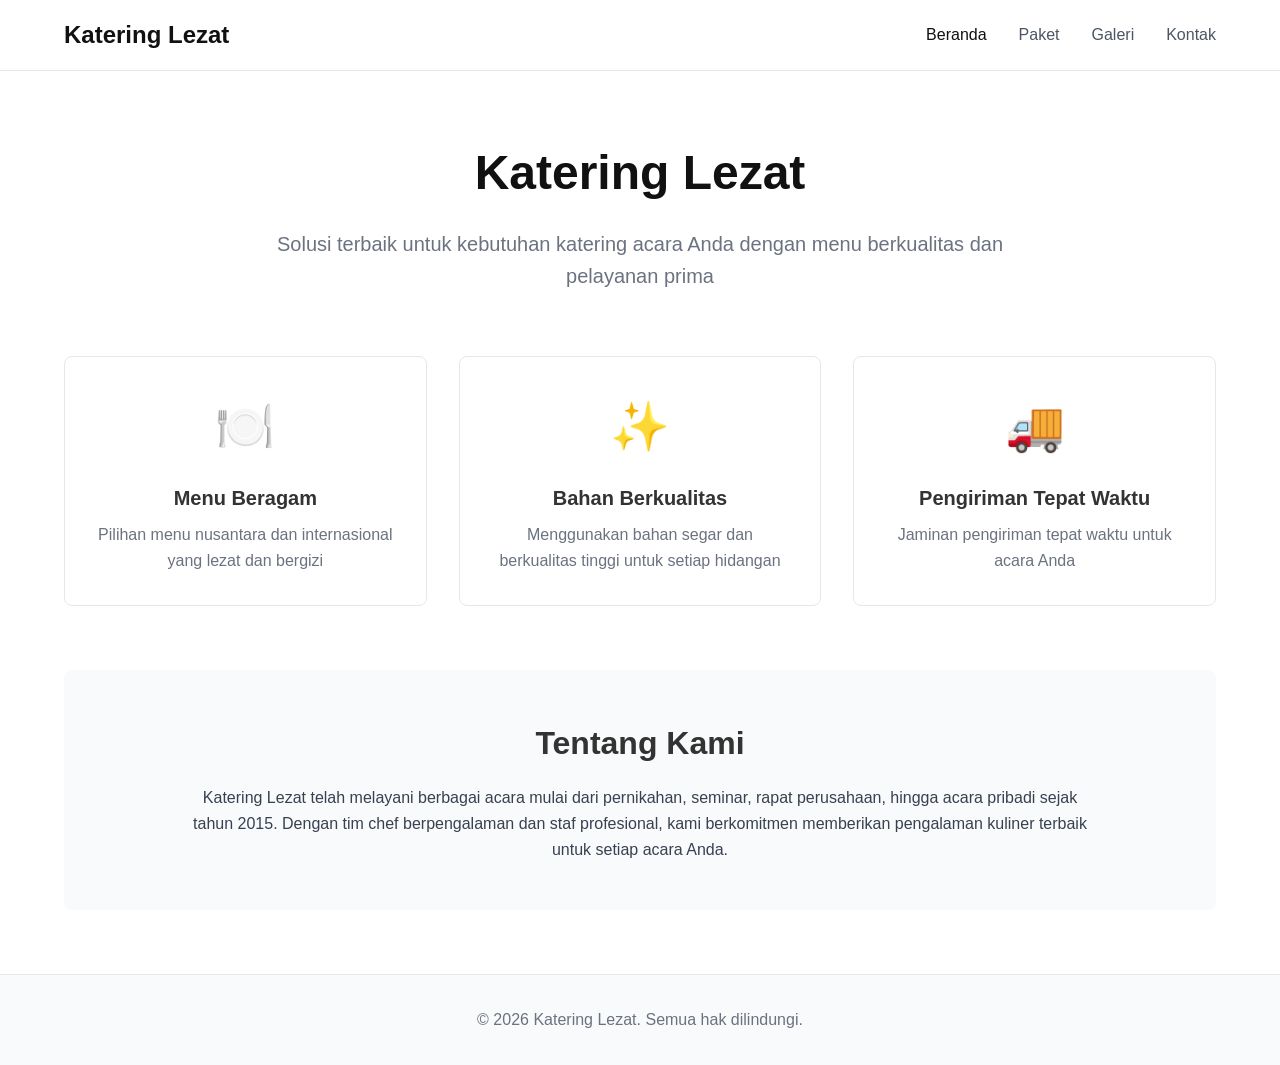
==== index.html @ 5b4e7f9e "first upload website katering" ====
<!DOCTYPE html>
<html lang="id">
<head>
    <meta charset="UTF-8">
    <meta name="viewport" content="width=device-width, initial-scale=1.0">
    <title>Katering Lezat - Beranda</title>
    <link rel="stylesheet" href="style.css">
</head>
<body>
    <nav class="navbar">
        <div class="container">
            <div class="nav-content">
                <a href="index.html" class="logo">Katering Lezat</a>
                <div class="nav-links">
                    <a href="index.html" class="nav-link active">Beranda</a>
                    <a href="paket.html" class="nav-link">Paket</a>
                    <a href="galeri.html" class="nav-link">Galeri</a>
                    <a href="kontak.html" class="nav-link">Kontak</a>
                </div>
            </div>
        </div>
    </nav>

    <main>
        <div class="container">
            <div class="hero">
                <h1>Katering Lezat</h1>
                <p class="hero-subtitle">
                    Solusi terbaik untuk kebutuhan katering acara Anda dengan menu berkualitas dan pelayanan prima
                </p>
            </div>

            <div class="features">
                <div class="feature-card">
                    <div class="feature-icon">🍽️</div>
                    <h3>Menu Beragam</h3>
                    <p>Pilihan menu nusantara dan internasional yang lezat dan bergizi</p>
                </div>
                <div class="feature-card">
                    <div class="feature-icon">✨</div>
                    <h3>Bahan Berkualitas</h3>
                    <p>Menggunakan bahan segar dan berkualitas tinggi untuk setiap hidangan</p>
                </div>
                <div class="feature-card">
                    <div class="feature-icon">🚚</div>
                    <h3>Pengiriman Tepat Waktu</h3>
                    <p>Jaminan pengiriman tepat waktu untuk acara Anda</p>
                </div>
            </div>

            <div class="about-section">
                <h2>Tentang Kami</h2>
                <p>
                    Katering Lezat telah melayani berbagai acara mulai dari pernikahan, seminar,
                    rapat perusahaan, hingga acara pribadi sejak tahun 2015. Dengan tim chef
                    berpengalaman dan staf profesional, kami berkomitmen memberikan pengalaman
                    kuliner terbaik untuk setiap acara Anda.
                </p>
            </div>
        </div>
    </main>

    <footer class="footer">
        <div class="container">
            <p>&copy; 2026 Katering Lezat. Semua hak dilindungi.</p>
        </div>
    </footer>
</body>
</html>
---- style.css ----
* {
    margin: 0;
    padding: 0;
    box-sizing: border-box;
}

body {
    font-family: -apple-system, BlinkMacSystemFont, 'Segoe UI', Roboto, 'Helvetica Neue', Arial, sans-serif;
    line-height: 1.6;
    color: #333;
    min-height: 100vh;
    display: flex;
    flex-direction: column;
}

.container {
    max-width: 1200px;
    margin: 0 auto;
    padding: 0 24px;
}

.container-small {
    max-width: 1000px;
    margin: 0 auto;
    padding: 0 24px;
}

/* Navbar */
.navbar {
    background: #fff;
    border-bottom: 1px solid #e5e7eb;
    position: sticky;
    top: 0;
    z-index: 100;
}

.nav-content {
    display: flex;
    align-items: center;
    justify-content: space-between;
    padding: 16px 0;
}

.logo {
    font-size: 24px;
    font-weight: 600;
    color: #111;
    text-decoration: none;
}

.nav-links {
    display: flex;
    gap: 32px;
}

.nav-link {
    color: #4b5563;
    text-decoration: none;
    transition: color 0.2s;
}

.nav-link:hover,
.nav-link.active {
    color: #111;
}

/* Main */
main {
    flex: 1;
    padding: 64px 0;
}

/* Hero Section */
.hero {
    text-align: center;
    margin-bottom: 64px;
}

.hero h1 {
    font-size: 48px;
    font-weight: 700;
    color: #111;
    margin-bottom: 16px;
}

.hero-subtitle {
    font-size: 20px;
    color: #6b7280;
    max-width: 800px;
    margin: 0 auto;
}

/* Features */
.features {
    display: grid;
    grid-template-columns: repeat(auto-fit, minmax(300px, 1fr));
    gap: 32px;
    margin-bottom: 64px;
}

.feature-card {
    text-align: center;
    padding: 32px;
    background: #fff;
    border: 1px solid #e5e7eb;
    border-radius: 8px;
}

.feature-icon {
    font-size: 48px;
    margin-bottom: 16px;
}

.feature-card h3 {
    font-size: 20px;
    font-weight: 600;
    margin-bottom: 8px;
}

.feature-card p {
    color: #6b7280;
}

/* About Section */
.about-section {
    background: #f9fafb;
    border-radius: 8px;
    padding: 48px;
    text-align: center;
}

.about-section h2 {
    font-size: 32px;
    font-weight: 700;
    margin-bottom: 16px;
}

.about-section p {
    color: #374151;
    max-width: 900px;
    margin: 0 auto;
}

/* Page Header */
.page-header {
    text-align: center;
    margin-bottom: 48px;
}

.page-header h1 {
    font-size: 40px;
    font-weight: 700;
    color: #111;
    margin-bottom: 16px;
}

.page-header p {
    color: #6b7280;
    font-size: 18px;
}

/* Paket Grid */
.paket-grid {
    display: grid;
    grid-template-columns: repeat(auto-fit, minmax(250px, 1fr));
    gap: 24px;
    margin-bottom: 48px;
}

.paket-card {
    background: #fff;
    border: 1px solid #e5e7eb;
    border-radius: 8px;
    padding: 24px;
    transition: box-shadow 0.3s;
}

.paket-card:hover {
    box-shadow: 0 10px 25px rgba(0, 0, 0, 0.1);
}

.paket-card h3 {
    font-size: 20px;
    font-weight: 700;
    margin-bottom: 8px;
}

.price {
    font-size: 32px;
    font-weight: 700;
    color: #111;
    margin-bottom: 24px;
}

.price span {
    font-size: 14px;
    font-weight: 400;
    color: #6b7280;
}

.menu-list {
    border-top: 1px solid #e5e7eb;
    padding-top: 16px;
}

.menu-title {
    font-size: 14px;
    font-weight: 600;
    color: #374151;
    margin-bottom: 12px;
}

.menu-list ul {
    list-style: none;
}

.menu-list li {
    font-size: 14px;
    color: #6b7280;
    margin-bottom: 8px;
    display: flex;
    align-items: flex-start;
}

.menu-list li::before {
    content: "✓";
    color: #10b981;
    margin-right: 8px;
    flex-shrink: 0;
}

/* Gallery Grid */
.gallery-grid {
    display: grid;
    grid-template-columns: repeat(auto-fit, minmax(250px, 1fr));
    gap: 24px;
}

.gallery-item {
    background: #fff;
    border: 1px solid #e5e7eb;
    border-radius: 8px;
    overflow: hidden;
    transition: box-shadow 0.3s;
}

.gallery-item:hover {
    box-shadow: 0 10px 25px rgba(0, 0, 0, 0.1);
}

.gallery-image {
    aspect-ratio: 1;
    background: #f3f4f6;
    overflow: hidden;
}

.gallery-image img {
    width: 100%;
    height: 100%;
    object-fit: cover;
}

.gallery-info {
    padding: 16px;
}

.gallery-info h3 {
    font-weight: 600;
    color: #111;
    margin-bottom: 4px;
}

.gallery-info p {
    font-size: 14px;
    color: #6b7280;
}

/* Contact Grid */
.contact-grid {
    display: grid;
    grid-template-columns: repeat(auto-fit, minmax(350px, 1fr));
    gap: 32px;
    margin-bottom: 48px;
}

.contact-info,
.contact-form-wrapper {
    background: #fff;
    border: 1px solid #e5e7eb;
    border-radius: 8px;
    padding: 32px;
}

.contact-info h3,
.contact-form-wrapper h3 {
    font-size: 20px;
    font-weight: 700;
    margin-bottom: 24px;
}

.contact-item {
    display: flex;
    align-items: flex-start;
    margin-bottom: 16px;
}

.contact-icon {
    font-size: 24px;
    margin-right: 16px;
}

.contact-label {
    font-weight: 600;
    color: #111;
}

.contact-value {
    color: #6b7280;
}

/* Form */
.contact-form {
    display: flex;
    flex-direction: column;
    gap: 16px;
}

.form-group {
    display: flex;
    flex-direction: column;
}

.form-group label {
    font-size: 14px;
    font-weight: 500;
    color: #374151;
    margin-bottom: 8px;
}

.form-group input,
.form-group textarea {
    width: 100%;
    padding: 10px 16px;
    border: 1px solid #d1d5db;
    border-radius: 8px;
    font-size: 14px;
    font-family: inherit;
}

.form-group input:focus,
.form-group textarea:focus {
    outline: none;
    border-color: #111;
    box-shadow: 0 0 0 3px rgba(0, 0, 0, 0.1);
}

.form-group textarea {
    resize: vertical;
}

.btn-submit {
    width: 100%;
    background: #111;
    color: #fff;
    padding: 12px 24px;
    border: none;
    border-radius: 8px;
    font-size: 16px;
    font-weight: 500;
    cursor: pointer;
    transition: background 0.2s;
}

.btn-submit:hover {
    background: #1f2937;
}

/* Info Box */
.info-box {
    background: #f9fafb;
    border-radius: 8px;
    padding: 32px;
    text-align: center;
}

.info-box p {
    color: #374151;
}

/* Footer */
.footer {
    background: #f9fafb;
    border-top: 1px solid #e5e7eb;
    padding: 32px 0;
    margin-top: auto;
}

.footer p {
    text-align: center;
    color: #6b7280;
}

/* Responsive */
@media (max-width: 768px) {
    .nav-links {
        gap: 16px;
    }

    .hero h1 {
        font-size: 36px;
    }

    .hero-subtitle {
        font-size: 18px;
    }

    .features {
        grid-template-columns: 1fr;
    }

    .paket-grid {
        grid-template-columns: 1fr;
    }

    .gallery-grid {
        grid-template-columns: repeat(2, 1fr);
    }

    .contact-grid {
        grid-template-columns: 1fr;
    }
}

@media (max-width: 480px) {
    .nav-content {
        flex-direction: column;
        gap: 16px;
    }

    .gallery-grid {
        grid-template-columns: 1fr;
    }
}
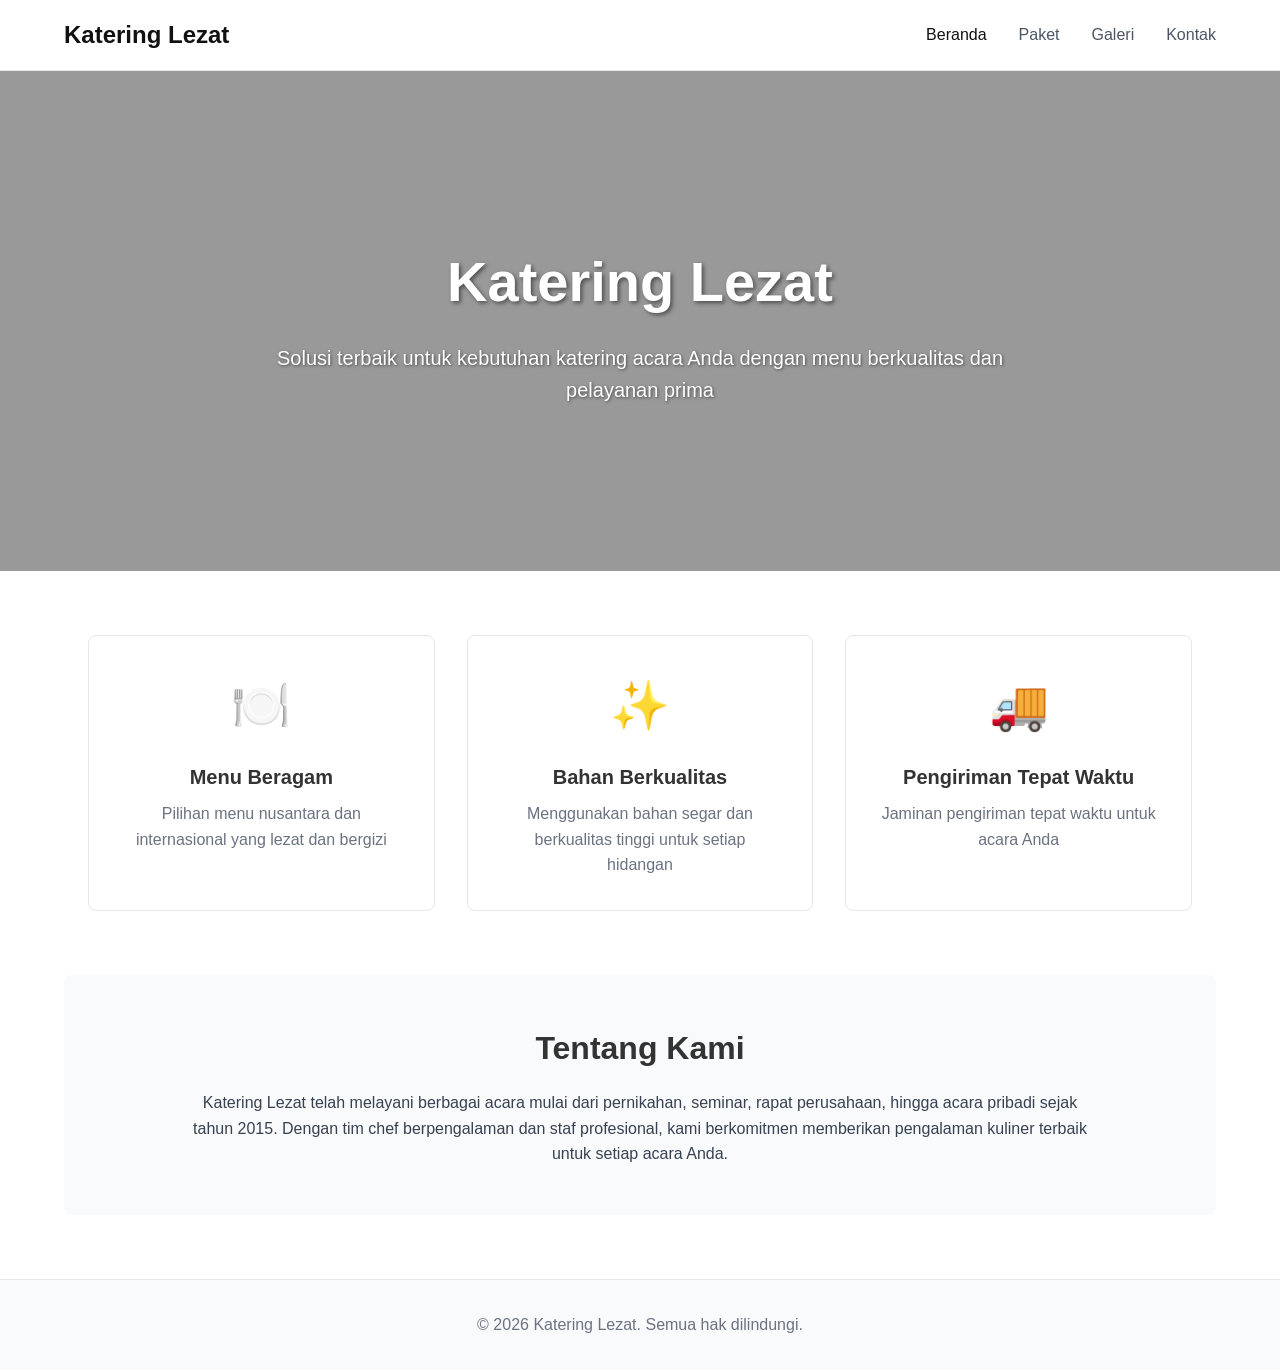
==== commit 2f7aee12: "ini update paket" ====
--- a/index.html
+++ b/index.html
@@ -15,21 +15,26 @@
                     <a href="index.html" class="nav-link active">Beranda</a>
                     <a href="paket.html" class="nav-link">Paket</a>
                     <a href="galeri.html" class="nav-link">Galeri</a>
-                    <a href="kontak.html" class="nav-link">Kontak</a>
+                    <a href="kontaK.html" class="nav-link">Kontak</a>
                 </div>
             </div>
         </div>
     </nav>
 
     <main>
+        <!-- Hero Section dengan Background Gambar -->
+        <div class="hero-with-image">
+            <div class="hero-overlay">
+                <div class="container">
+                    <h1>Katering Lezat</h1>
+                    <p class="hero-subtitle">
+                        Solusi terbaik untuk kebutuhan katering acara Anda dengan menu berkualitas dan pelayanan prima
+                    </p>
+                </div>
+            </div>
+        </div>
+
         <div class="container">
-            <div class="hero">
-                <h1>Katering Lezat</h1>
-                <p class="hero-subtitle">
-                    Solusi terbaik untuk kebutuhan katering acara Anda dengan menu berkualitas dan pelayanan prima
-                </p>
-            </div>
-
             <div class="features">
                 <div class="feature-card">
                     <div class="feature-icon">🍽️</div>
@@ -66,4 +71,4 @@
         </div>
     </footer>
 </body>
-</html>+</html>
--- a/style.css
+++ b/style.css
@@ -67,13 +67,47 @@
 /* Main */
 main {
     flex: 1;
+}
+
+/* Hero Section dengan Background Gambar */
+.hero-with-image {
+    position: relative;
+    height: 500px;
+    background: linear-gradient(rgba(0, 0, 0, 0.4), rgba(0, 0, 0, 0.4)),
+                url('https://images.unsplash.com/photo-1555939594-58d7cb561ad1?w=1600&h=600&fit=crop') center/cover;
+    display: flex;
+    align-items: center;
+    justify-content: center;
+    margin-bottom: 64px;
+}
+
+.hero-overlay {
+    text-align: center;
+    color: #fff;
+    z-index: 1;
+}
+
+.hero-with-image h1 {
+    font-size: 56px;
+    font-weight: 700;
+    color: #fff;
+    margin-bottom: 16px;
+    text-shadow: 2px 2px 4px rgba(0, 0, 0, 0.5);
+}
+
+.hero-with-image .hero-subtitle {
+    font-size: 20px;
+    color: #fff;
+    max-width: 800px;
+    margin: 0 auto;
+    text-shadow: 1px 1px 3px rgba(0, 0, 0, 0.5);
+}
+
+/* Hero Section (untuk halaman lain tanpa gambar) */
+.hero {
+    text-align: center;
+    margin-bottom: 64px;
     padding: 64px 0;
-}
-
-/* Hero Section */
-.hero {
-    text-align: center;
-    margin-bottom: 64px;
 }
 
 .hero h1 {
@@ -96,6 +130,7 @@
     grid-template-columns: repeat(auto-fit, minmax(300px, 1fr));
     gap: 32px;
     margin-bottom: 64px;
+    padding: 0 24px;
 }
 
 .feature-card {
@@ -127,6 +162,7 @@
     border-radius: 8px;
     padding: 48px;
     text-align: center;
+    margin-bottom: 64px;
 }
 
 .about-section h2 {
@@ -145,6 +181,7 @@
 .page-header {
     text-align: center;
     margin-bottom: 48px;
+    padding-top: 64px;
 }
 
 .page-header h1 {
@@ -157,6 +194,19 @@
 .page-header p {
     color: #6b7280;
     font-size: 18px;
+}
+
+/* Paket Section */
+.paket-section {
+    margin-bottom: 64px;
+}
+
+.section-title {
+    font-size: 28px;
+    font-weight: 700;
+    color: #111;
+    margin-bottom: 24px;
+    text-align: center;
 }
 
 /* Paket Grid */
@@ -164,7 +214,7 @@
     display: grid;
     grid-template-columns: repeat(auto-fit, minmax(250px, 1fr));
     gap: 24px;
-    margin-bottom: 48px;
+    margin-bottom: 24px;
 }
 
 .paket-card {
@@ -180,13 +230,13 @@
 }
 
 .paket-card h3 {
-    font-size: 20px;
+    font-size: 35px;
     font-weight: 700;
     margin-bottom: 8px;
 }
 
 .price {
-    font-size: 32px;
+    font-size: 30px;
     font-weight: 700;
     color: #111;
     margin-bottom: 24px;
@@ -406,6 +456,18 @@
         gap: 16px;
     }
 
+    .hero-with-image {
+        height: 400px;
+    }
+
+    .hero-with-image h1 {
+        font-size: 40px;
+    }
+
+    .hero-with-image .hero-subtitle {
+        font-size: 18px;
+    }
+
     .hero h1 {
         font-size: 36px;
     }
@@ -437,7 +499,15 @@
         gap: 16px;
     }
 
+    .hero-with-image {
+        height: 350px;
+    }
+
+    .hero-with-image h1 {
+        font-size: 32px;
+    }
+
     .gallery-grid {
         grid-template-columns: 1fr;
     }
-}+}
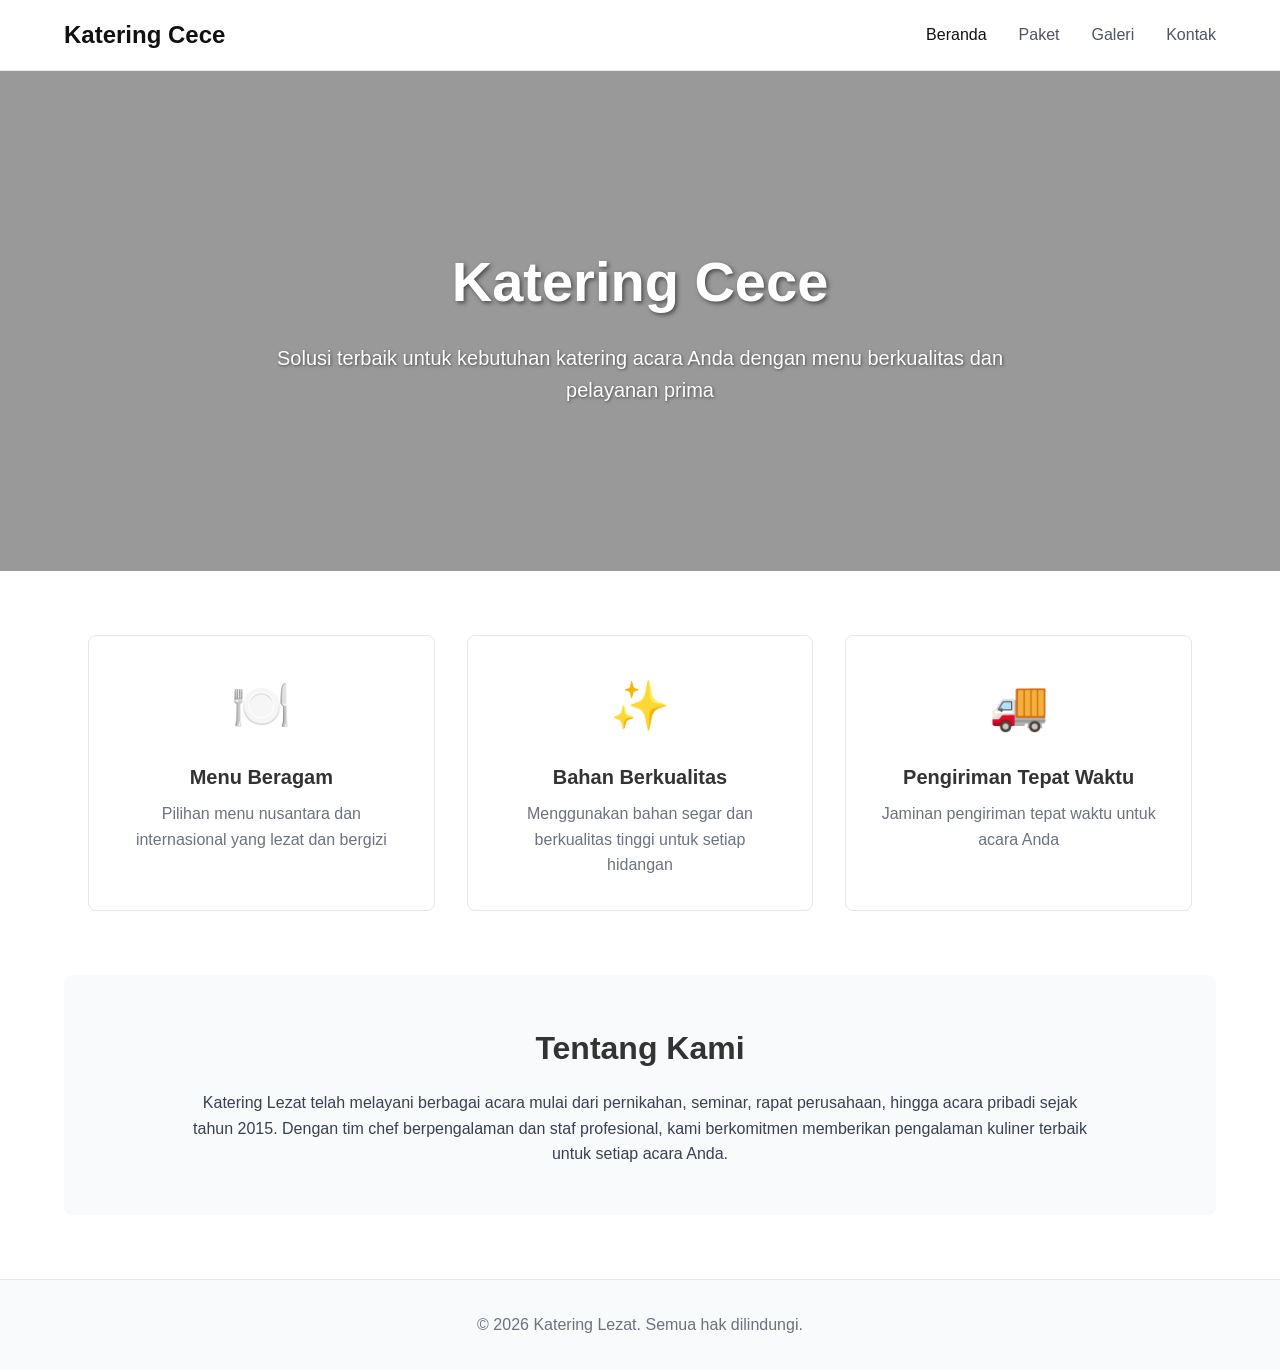
==== commit 14e7a45f: "update lagi" ====
--- a/index.html
+++ b/index.html
@@ -10,7 +10,7 @@
     <nav class="navbar">
         <div class="container">
             <div class="nav-content">
-                <a href="index.html" class="logo">Katering Lezat</a>
+                <a href="index.html" class="logo">Katering Cece</a>
                 <div class="nav-links">
                     <a href="index.html" class="nav-link active">Beranda</a>
                     <a href="paket.html" class="nav-link">Paket</a>
@@ -26,7 +26,7 @@
         <div class="hero-with-image">
             <div class="hero-overlay">
                 <div class="container">
-                    <h1>Katering Lezat</h1>
+                    <h1>Katering Cece</h1>
                     <p class="hero-subtitle">
                         Solusi terbaik untuk kebutuhan katering acara Anda dengan menu berkualitas dan pelayanan prima
                     </p>
--- a/style.css
+++ b/style.css
@@ -230,13 +230,13 @@
 }
 
 .paket-card h3 {
-    font-size: 35px;
+    font-size: 20px;
     font-weight: 700;
     margin-bottom: 8px;
 }
 
 .price {
-    font-size: 30px;
+    font-size: 32px;
     font-weight: 700;
     color: #111;
     margin-bottom: 24px;
